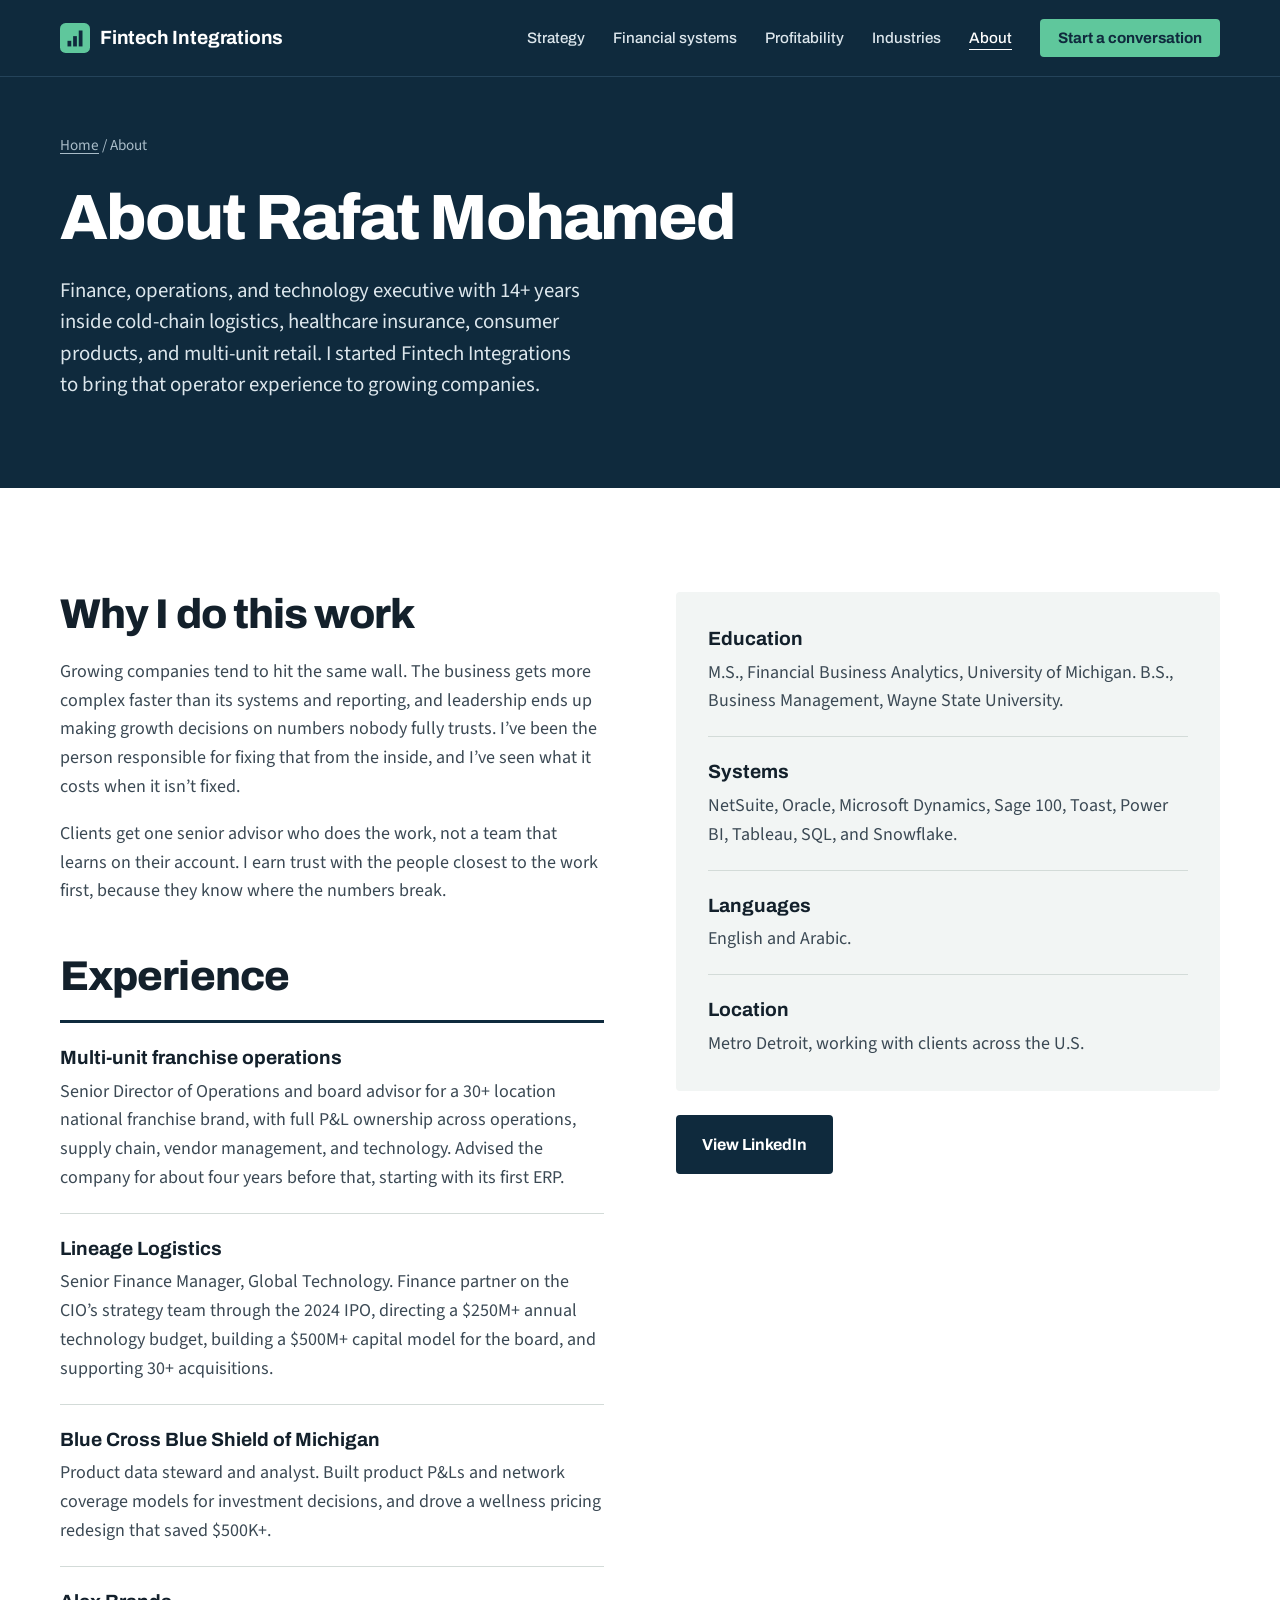
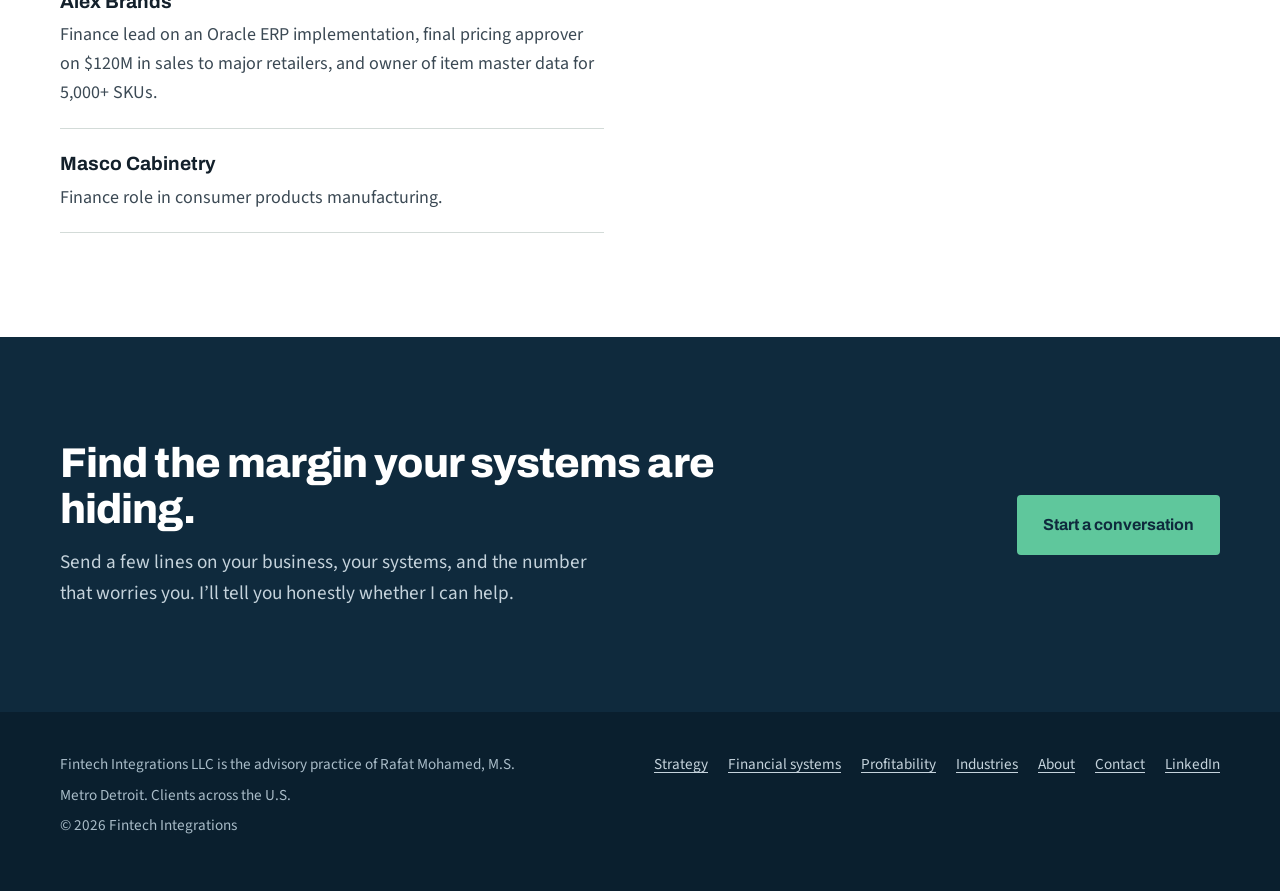
==== about/index.html @ 1850d89e "Use legal business name Fintech Integrations LLC across the site Co-Authored-By: Claude Opus 5.5 <no" ====
<!doctype html>
<html lang="en" class="no-js">
<head>
<meta charset="utf-8">
<meta name="viewport" content="width=device-width, initial-scale=1">
<title>About Rafat Mohamed | Finance, Operations, and Technology Advisor</title>
<meta name="description" content="Rafat Mohamed brings 14+ years inside cold-chain logistics, healthcare, consumer products, and multi-unit franchise operations to growing companies.">
<link rel="canonical" href="https://fintechintegration.com/about/">
<meta property="og:type" content="website">
<meta property="og:site_name" content="Fintech Integrations">
<meta property="og:title" content="About Rafat Mohamed">
<meta property="og:description" content="Rafat Mohamed brings 14+ years inside cold-chain logistics, healthcare, consumer products, and multi-unit franchise operations to growing companies.">
<meta property="og:url" content="https://fintechintegration.com/about/">
<meta property="og:image" content="https://fintechintegration.com/assets/og-image.png">
<meta name="twitter:card" content="summary_large_image">
<link rel="icon" href="/assets/favicon.svg" type="image/svg+xml">
<meta name="theme-color" content="#0F2A3D">
<link rel="preconnect" href="https://fonts.googleapis.com">
<link rel="preconnect" href="https://fonts.gstatic.com" crossorigin>
<link href="https://fonts.googleapis.com/css2?family=Archivo:wght@500;600;700;800&family=Source+Sans+3:wght@400;600&display=swap" rel="stylesheet">
<link rel="stylesheet" href="/assets/styles.css">
<script type="application/ld+json">
{
  "@context": "https://schema.org",
  "@graph": [
    {
      "@type": "BreadcrumbList",
      "itemListElement": [
        {
          "@type": "ListItem",
          "position": 1,
          "name": "Home",
          "item": "https://fintechintegration.com/"
        },
        {
          "@type": "ListItem",
          "position": 2,
          "name": "About",
          "item": "https://fintechintegration.com/about/"
        }
      ]
    },
    {
      "@type": "ProfilePage",
      "url": "https://fintechintegration.com/about/",
      "name": "About Rafat Mohamed",
      "mainEntity": {
        "@type": "Person",
        "@id": "https://fintechintegration.com/#rafat",
        "name": "Rafat Mohamed",
        "jobTitle": "Finance, Operations, and Technology Advisor",
        "description": "Finance, operations, and technology executive with 14+ years inside cold-chain logistics, healthcare insurance, consumer products, and multi-unit retail.",
        "url": "https://fintechintegration.com/about/",
        "email": "rmohamed@fintechintegration.com",
        "sameAs": [
          "https://www.linkedin.com/in/rafat-mohamed/"
        ],
        "worksFor": {
          "@type": "Organization",
          "name": "Fintech Integrations",
          "url": "https://fintechintegration.com/"
        },
        "address": {
          "@type": "PostalAddress",
          "addressLocality": "Allen Park",
          "addressRegion": "MI",
          "addressCountry": "US"
        },
        "alumniOf": [
          {
            "@type": "CollegeOrUniversity",
            "name": "University of Michigan"
          },
          {
            "@type": "CollegeOrUniversity",
            "name": "Wayne State University"
          }
        ],
        "knowsLanguage": [
          "English",
          "Arabic"
        ]
      }
    }
  ]
}
</script>
</head>
<body>
<a class="skip-link" href="#main">Skip to content</a>

<header class="site-header">
  <div class="wrap">
    <a class="brand" href="/" aria-label="Fintech Integrations home">
      <svg viewBox="0 0 32 32" aria-hidden="true"><rect width="32" height="32" rx="6" fill="#5FC79C"/><rect x="8" y="19" width="4" height="6" fill="#0F2A3D"/><rect x="14" y="14" width="4" height="11" fill="#0F2A3D"/><rect x="20" y="8" width="4" height="17" fill="#0F2A3D"/></svg>
      Fintech Integrations
    </a>
    <button class="nav-toggle" type="button" aria-expanded="false" aria-controls="site-nav">Menu</button>
    <nav class="site-nav" id="site-nav" aria-label="Main">
      <ul>
        <li><a href="/services/strategy-growth/">Strategy</a></li>
        <li><a href="/services/financial-systems/">Financial systems</a></li>
        <li><a href="/services/profitability-ebitda/">Profitability</a></li>
        <li><a href="/industries/">Industries</a></li>
        <li><a href="/about/" aria-current="page">About</a></li>
        <li><a class="nav-cta" href="/contact/">Start a conversation</a></li>
      </ul>
    </nav>
  </div>
</header>

<main id="main">
  <section class="dark page-head">
    <div class="wrap">
      <nav class="crumbs" aria-label="Breadcrumb"><a href="/">Home</a> / About</nav>
      <h1>About Rafat Mohamed</h1>
      <p class="lede">Finance, operations, and technology executive with 14+ years inside cold-chain logistics, healthcare insurance, consumer products, and multi-unit retail. I started Fintech Integrations to bring that operator experience to growing companies.</p>
    </div>
  </section>

  <section class="section">
    <div class="wrap split-wide">
      <div>
        <h2 style="margin-bottom: 20px;">Why I do this work</h2>
        <p style="color: var(--body);">Growing companies tend to hit the same wall. The business gets more complex faster than its systems and reporting, and leadership ends up making growth decisions on numbers nobody fully trusts. I&#8217;ve been the person responsible for fixing that from the inside, and I&#8217;ve seen what it costs when it isn&#8217;t fixed.</p>
        <p style="color: var(--body);">Clients get one senior advisor who does the work, not a team that learns on their account. I earn trust with the people closest to the work first, because they know where the numbers break.</p>
        <h2 style="margin: 48px 0 20px;">Experience</h2>
        <ul class="rule-list heavy">
          <li><strong>Multi-unit franchise operations</strong><span>Senior Director of Operations and board advisor for a 30+ location national franchise brand, with full P&amp;L ownership across operations, supply chain, vendor management, and technology. Advised the company for about four years before that, starting with its first ERP.</span></li>
          <li><strong>Lineage Logistics</strong><span>Senior Finance Manager, Global Technology. Finance partner on the CIO&#8217;s strategy team through the 2024 IPO, directing a $250M+ annual technology budget, building a $500M+ capital model for the board, and supporting 30+ acquisitions.</span></li>
          <li><strong>Blue Cross Blue Shield of Michigan</strong><span>Product data steward and analyst. Built product P&amp;Ls and network coverage models for investment decisions, and drove a wellness pricing redesign that saved $500K+.</span></li>
          <li><strong>Alex Brands</strong><span>Finance lead on an Oracle ERP implementation, final pricing approver on $120M in sales to major retailers, and owner of item master data for 5,000+ SKUs.</span></li>
          <li><strong>Masco Cabinetry</strong><span>Finance role in consumer products manufacturing.</span></li>
        </ul>
      </div>
      <div>
        <div class="panel">
          <div><strong>Education</strong><span>M.S., Financial Business Analytics, University of Michigan. B.S., Business Management, Wayne State University.</span></div>
          <div><strong>Systems</strong><span>NetSuite, Oracle, Microsoft Dynamics, Sage 100, Toast, Power BI, Tableau, SQL, and Snowflake.</span></div>
          <div><strong>Languages</strong><span>English and Arabic.</span></div>
          <div><strong>Location</strong><span>Metro Detroit, working with clients across the U.S.</span></div>
        </div>
        <div class="actions" style="margin-top: 24px;">
          <a class="button solid" href="https://www.linkedin.com/in/rafat-mohamed/" rel="me">View LinkedIn</a>
        </div>
      </div>
    </div>
  </section>

  <section class="dark section cta" aria-labelledby="cta">
    <div class="wrap">
      <div class="text">
        <h2 id="cta">Find the margin your systems are hiding.</h2>
        <p>Send a few lines on your business, your systems, and the number that worries you. I&#8217;ll tell you honestly whether I can help.</p>
      </div>
      <a class="button" href="/contact/">Start a conversation</a>
    </div>
  </section>
</main>

<footer class="site-footer">
  <div class="wrap">
    <div>
      <p>Fintech Integrations LLC is the advisory practice of Rafat Mohamed, M.S.</p>
      <p>Metro Detroit. Clients across the U.S.</p>
      <p>&copy; 2026 Fintech Integrations<copy; 2026 Fintech Integrations LLC</p>
    </div>
    <ul>
      <li><a href="/services/strategy-growth/">Strategy</a></li>
      <li><a href="/services/financial-systems/">Financial systems</a></li>
      <li><a href="/services/profitability-ebitda/">Profitability</a></li>
      <li><a href="/industries/">Industries</a></li>
      <li><a href="/about/">About</a></li>
      <li><a href="/contact/">Contact</a></li>
      <li><a href="https://www.linkedin.com/in/rafat-mohamed/" rel="me">LinkedIn</a></li>
    </ul>
  </div>
</footer>

<script src="/assets/site.js" defer></script>
</body>
</html>
---- assets/styles.css ----
/* Fintech Integration: site styles */
:root {
  --navy: #0F2A3D;
  --navy-2: #142F45;
  --navy-deep: #0A1F2E;
  --navy-line: #2B4A61;
  --ink: #13202B;
  --body: #3B4954;
  --muted: #52606B;
  --mist: #F2F5F4;
  --line: #D3DBD8;
  --accent: #5FC79C;
  --spruce: #1F5C4A;
  --spruce-dark: #163F33;
  --on-navy: #DCE6EC;
  --on-navy-2: #C5D3DC;
  --on-navy-3: #A9BCC8;
  --head: "Archivo", "Helvetica Neue", Arial, sans-serif;
  --text: "Source Sans 3", "Helvetica Neue", Arial, sans-serif;
  --max: 1240px;
  --gutter: clamp(16px, 4vw, 40px);
}

*, *::before, *::after { box-sizing: border-box; }
html { -webkit-text-size-adjust: 100%; scroll-behavior: smooth; }
@media (prefers-reduced-motion: reduce) { html { scroll-behavior: auto; } }

body {
  margin: 0;
  background: #fff;
  color: var(--ink);
  font-family: var(--text);
  font-size: 1.125rem;
  line-height: 1.6;
}

img, svg { display: block; max-width: 100%; }
a { color: var(--spruce); text-underline-offset: 3px; }
a:hover { color: var(--spruce-dark); }
:focus-visible { outline: 3px solid var(--accent); outline-offset: 3px; border-radius: 2px; }

.skip-link { position: absolute; left: -9999px; top: 0; background: #fff; color: var(--ink); padding: 10px 16px; z-index: 100; font-family: var(--head); }
.skip-link:focus { left: 16px; top: 16px; }

h1, h2, h3 { font-family: var(--head); margin: 0; color: inherit; }
h1 { font-weight: 800; font-size: clamp(2.4rem, 5.2vw, 4rem); line-height: 1.03; letter-spacing: -0.03em; }
h2 { font-weight: 800; font-size: clamp(1.8rem, 3.4vw, 2.6rem); line-height: 1.1; letter-spacing: -0.022em; }
h3 { font-weight: 700; font-size: 1.5rem; line-height: 1.2; letter-spacing: -0.01em; }
p { margin: 0 0 1em; }

.wrap { max-width: var(--max); margin: 0 auto; padding: 0 var(--gutter); }
.dark { background: var(--navy); color: #fff; }
.dark a:not(.button) { color: #fff; }
.mist { background: var(--mist); }
.lede { font-size: 1.3rem; line-height: 1.5; }
.dark .lede { color: var(--on-navy); }
.intro { max-width: 62ch; margin-bottom: 48px; }
.intro h2 { margin-bottom: 14px; }
.intro p { font-size: 1.2rem; color: var(--body); margin: 0; }
.dark .intro p { color: var(--on-navy-2); }
.section { padding: clamp(64px, 9vw, 104px) 0; }
.bordered { border-top: 1px solid var(--line); }

/* Header */
.site-header { background: var(--navy); border-bottom: 1px solid #24435A; }
.site-header .wrap { min-height: 76px; display: flex; flex-wrap: wrap; align-items: center; justify-content: space-between; gap: 16px; }
.brand { display: flex; align-items: center; gap: 10px; color: #fff; text-decoration: none; font-family: var(--head); font-weight: 700; font-size: 1.2rem; letter-spacing: -0.01em; }
.brand:hover { color: #fff; }
.brand svg { width: 30px; height: 30px; flex: none; }
.nav-toggle { display: none; font-family: var(--head); font-weight: 600; font-size: 0.95rem; color: #fff; background: none; border: 1px solid var(--navy-line); border-radius: 4px; padding: 9px 14px; cursor: pointer; min-height: 44px; }
.site-nav ul { list-style: none; margin: 0; padding: 0; display: flex; flex-wrap: wrap; align-items: center; gap: 28px; }
.site-nav a { font-family: var(--head); font-size: 0.95rem; font-weight: 500; color: var(--on-navy); text-decoration: none; }
.site-nav a:hover, .site-nav a[aria-current="page"] { color: #fff; text-decoration: underline; text-underline-offset: 6px; }
.site-nav a.nav-cta { background: var(--accent); color: var(--navy); font-weight: 700; padding: 11px 18px; border-radius: 4px; text-decoration: none; }
.site-nav a.nav-cta:hover { background: #7AD4AE; color: var(--navy); }
@media (max-width: 900px) {
  .nav-toggle { display: inline-block; }
  .site-nav { display: none; width: 100%; padding: 4px 0 20px; }
  .site-nav.is-open { display: block; }
  .site-nav ul { flex-direction: column; align-items: flex-start; gap: 16px; }
}
.no-js .site-nav { display: block; }

/* Buttons */
.button { display: inline-block; font-family: var(--head); font-weight: 700; font-size: 1rem; text-decoration: none; padding: 15px 24px; border-radius: 4px; background: var(--accent); color: var(--navy); border: 2px solid var(--accent); }
.button:hover { background: #7AD4AE; border-color: #7AD4AE; color: var(--navy); }
.button.ghost { background: transparent; color: #fff; border-color: #4C6A80; }
.button.ghost:hover { background: var(--navy-2); color: #fff; }
.button.solid { background: var(--navy); border-color: var(--navy); color: #fff; }
.button.solid:hover { background: var(--navy-2); color: #fff; }
.button.outline { background: #fff; color: var(--navy); border-color: var(--navy); }
.button.outline:hover { background: var(--mist); color: var(--navy); }
.actions { display: flex; flex-wrap: wrap; gap: 14px; }

/* Copy email */
.copy-row { display: flex; flex-wrap: wrap; align-items: center; gap: 10px 14px; }
.copy-row a { word-break: break-all; }
.copy-btn { font-family: var(--head); font-weight: 700; font-size: 0.9rem; color: var(--navy); background: #fff; border: 2px solid var(--navy); border-radius: 4px; padding: 8px 14px; min-height: 40px; cursor: pointer; }
.copy-btn:hover { background: var(--navy); color: #fff; }
.copy-status { display: block; font-size: 0.95rem; color: var(--spruce); margin-top: 6px; min-height: 1.4em; }

/* Hero */
.hero .wrap { padding-top: clamp(56px, 8vw, 96px); padding-bottom: clamp(64px, 9vw, 104px); display: grid; grid-template-columns: repeat(auto-fit, minmax(min(100%, 460px), 1fr)); gap: 64px; align-items: center; }
.hero h1 { margin-bottom: 28px; }
.hero .lede { max-width: 34ch; margin-bottom: 20px; }
.hero .sub { font-size: 1.05rem; color: var(--on-navy-3); max-width: 46ch; margin-bottom: 36px; }

/* EBITDA bridge */
.bridge { margin: 0; background: var(--navy-2); border: 1px solid var(--navy-line); border-radius: 8px; padding: 28px 28px 22px; }
.bridge-head { display: flex; justify-content: space-between; align-items: baseline; gap: 12px; padding-bottom: 14px; border-bottom: 1px solid var(--navy-line); }
.bridge-title { font-family: var(--head); font-weight: 700; font-size: 1.05rem; }
.bridge-tag { font-size: 0.875rem; color: var(--on-navy-3); }
.bridge-bars { height: 300px; display: grid; grid-template-columns: repeat(6, minmax(0, 1fr)); gap: 12px; align-items: end; padding-top: 24px; }
.bridge-bars > div { display: flex; flex-direction: column; justify-content: flex-end; height: 100%; }
.bridge-bars span { text-align: center; font-family: var(--head); font-weight: 700; font-size: 0.95rem; margin-bottom: 6px; font-variant-numeric: tabular-nums; }
.bridge-bars .up span { color: var(--accent); }
.bridge-bars i { display: block; border-radius: 2px; background: var(--on-navy); }
.bridge-bars .up i { background: var(--accent); }
.bridge-bars .end i { background: #fff; }
.bridge-labels { display: grid; grid-template-columns: repeat(6, minmax(0, 1fr)); gap: 12px; padding-top: 10px; border-top: 1px solid var(--navy-line); font-size: 0.82rem; line-height: 1.3; color: var(--on-navy-2); text-align: center; }
.bridge figcaption { margin-top: 18px; font-size: 0.95rem; line-height: 1.5; color: var(--on-navy-3); }
@media (max-width: 480px) {
  .bridge { padding: 20px 16px 18px; }
  .bridge-bars, .bridge-labels { gap: 6px; }
  .bridge-labels { font-size: 0.72rem; }
  .bridge-bars span { font-size: 0.8rem; }
}

/* Experience strip */
.strip { background: var(--mist); border-bottom: 1px solid var(--line); }
.strip .wrap { padding-top: 26px; padding-bottom: 26px; display: flex; flex-wrap: wrap; align-items: center; gap: 12px 40px; }
.strip .label { font-size: 0.95rem; color: var(--muted); }
.strip strong { font-family: var(--head); font-weight: 700; font-size: 1.05rem; }

/* Pillars */
.pillars { display: grid; grid-template-columns: repeat(auto-fit, minmax(min(100%, 320px), 1fr)); border-top: 3px solid var(--navy); }
.pillars > div { padding: 32px 36px 36px; border-left: 1px solid var(--line); }
.pillars > div:first-child { padding-left: 0; border-left: 0; }
.pillars > div:last-child { padding-right: 0; }
.pillars .step { font-family: var(--head); font-weight: 800; font-size: 0.95rem; color: var(--spruce); margin-bottom: 18px; }
.pillars h3 { margin-bottom: 12px; }
.pillars p { color: var(--body); margin-bottom: 18px; }
.more { font-family: var(--head); font-weight: 700; font-size: 1rem; }
@media (max-width: 1060px) {
  .pillars > div, .pillars > div:first-child, .pillars > div:last-child { padding: 28px 0; border-left: 0; border-bottom: 1px solid var(--line); }
}

/* Results */
.results { display: grid; grid-template-columns: repeat(auto-fit, minmax(min(100%, 340px), 1fr)); gap: 0 48px; }
.results > div { padding: 24px 0; border-top: 1px solid var(--navy-line); }
.results .figure { font-family: var(--head); font-weight: 800; font-size: 2.75rem; line-height: 1; color: var(--accent); margin-bottom: 10px; font-variant-numeric: tabular-nums; }
.results p { margin: 0; color: var(--on-navy-2); }

/* Two-column layouts */
.split { display: grid; grid-template-columns: repeat(auto-fit, minmax(min(100%, 460px), 1fr)); gap: 64px; align-items: start; }
.split-wide { display: grid; grid-template-columns: repeat(auto-fit, minmax(min(100%, 520px), 1fr)); gap: 72px; align-items: start; }

/* Lists */
.rule-list { list-style: none; margin: 0; padding: 0; border-top: 1px solid var(--line); }
.rule-list li { padding: 16px 0; border-bottom: 1px solid var(--line); }
.rule-list strong { font-family: var(--head); }
.rule-list.heavy { border-top: 3px solid var(--navy); }
.rule-list.heavy li { padding: 20px 0; }
.rule-list.heavy strong { display: block; font-size: 1.2rem; margin-bottom: 4px; }
.rule-list span { color: var(--body); }

.tiles { display: grid; grid-template-columns: repeat(2, minmax(0, 1fr)); gap: 12px; }
.tiles a { display: block; padding: 20px; background: var(--mist); border-radius: 4px; color: var(--ink); text-decoration: none; font-family: var(--head); font-weight: 700; font-size: 1.05rem; line-height: 1.3; min-height: 44px; }
.tiles a:hover { background: #E3EAE7; color: var(--ink); }
@media (max-width: 480px) { .tiles { grid-template-columns: 1fr; } }

.panel { background: var(--mist); border-radius: 4px; padding: 32px 32px 12px; }
.panel > div { padding-bottom: 20px; margin-bottom: 20px; border-bottom: 1px solid var(--line); }
.panel > div:last-child { border-bottom: 0; margin-bottom: 0; }
.panel strong { display: block; font-family: var(--head); font-size: 1.2rem; margin-bottom: 4px; }
.panel span { color: var(--body); }

/* Engagement cards */
.cards { display: grid; grid-template-columns: repeat(auto-fit, minmax(min(100%, 320px), 1fr)); gap: 20px; }
.cards > div { background: #fff; padding: 32px; border-radius: 4px; border-top: 4px solid var(--navy); }
.cards h3 { font-size: 1.4rem; margin-bottom: 10px; }
.cards p { margin: 0; color: var(--body); }

/* Page head */
.page-head .wrap { padding-top: 56px; padding-bottom: clamp(64px, 8vw, 88px); }
.crumbs { font-size: 0.95rem; color: var(--on-navy-3); margin-bottom: 28px; }
.dark .crumbs a { color: var(--on-navy-3); }
.page-head h1 { max-width: 18ch; margin-bottom: 24px; }
.page-head .lede { max-width: 52ch; margin: 0; }

.prose-dark p { color: var(--on-navy); }

/* Industry rows */
.industry { display: grid; grid-template-columns: minmax(0, 1fr) minmax(0, 2fr); gap: 16px 56px; padding: 36px 0; border-bottom: 1px solid var(--line); }
.industry:first-of-type { border-top: 3px solid var(--navy); }
.industry p { color: var(--body); margin: 0 0 12px; }
@media (max-width: 760px) { .industry { grid-template-columns: 1fr; } }

/* FAQ */
.faq { max-width: 820px; border-top: 3px solid var(--navy); }
.faq details { padding: 20px 0; border-bottom: 1px solid var(--line); }
.faq summary { font-family: var(--head); font-weight: 700; font-size: 1.15rem; cursor: pointer; list-style: none; display: flex; justify-content: space-between; gap: 16px; }
.faq summary::-webkit-details-marker { display: none; }
.faq summary::after { content: "+"; color: var(--spruce); font-weight: 500; font-size: 1.4rem; line-height: 1; }
.faq details[open] summary::after { content: "\2212"; }
.faq details p { margin: 12px 0 0; color: var(--body); }

/* CTA */
.cta .wrap { display: flex; flex-wrap: wrap; justify-content: space-between; align-items: center; gap: 32px; }
.cta h2 { margin-bottom: 14px; }
.cta p { margin: 0; font-size: 1.2rem; color: var(--on-navy-2); max-width: 56ch; }
.cta .text { max-width: 680px; }

/* Footer */
.site-footer { background: var(--navy-deep); color: var(--on-navy-3); padding: 40px 0 48px; font-size: 0.95rem; }
.site-footer .wrap { display: flex; flex-wrap: wrap; justify-content: space-between; gap: 20px; }
.site-footer p { margin: 0 0 6px; }
.site-footer ul { list-style: none; margin: 0; padding: 0; display: flex; flex-wrap: wrap; gap: 20px; }
.site-footer a { color: var(--on-navy-2); }
.site-footer a:hover { color: #fff; }
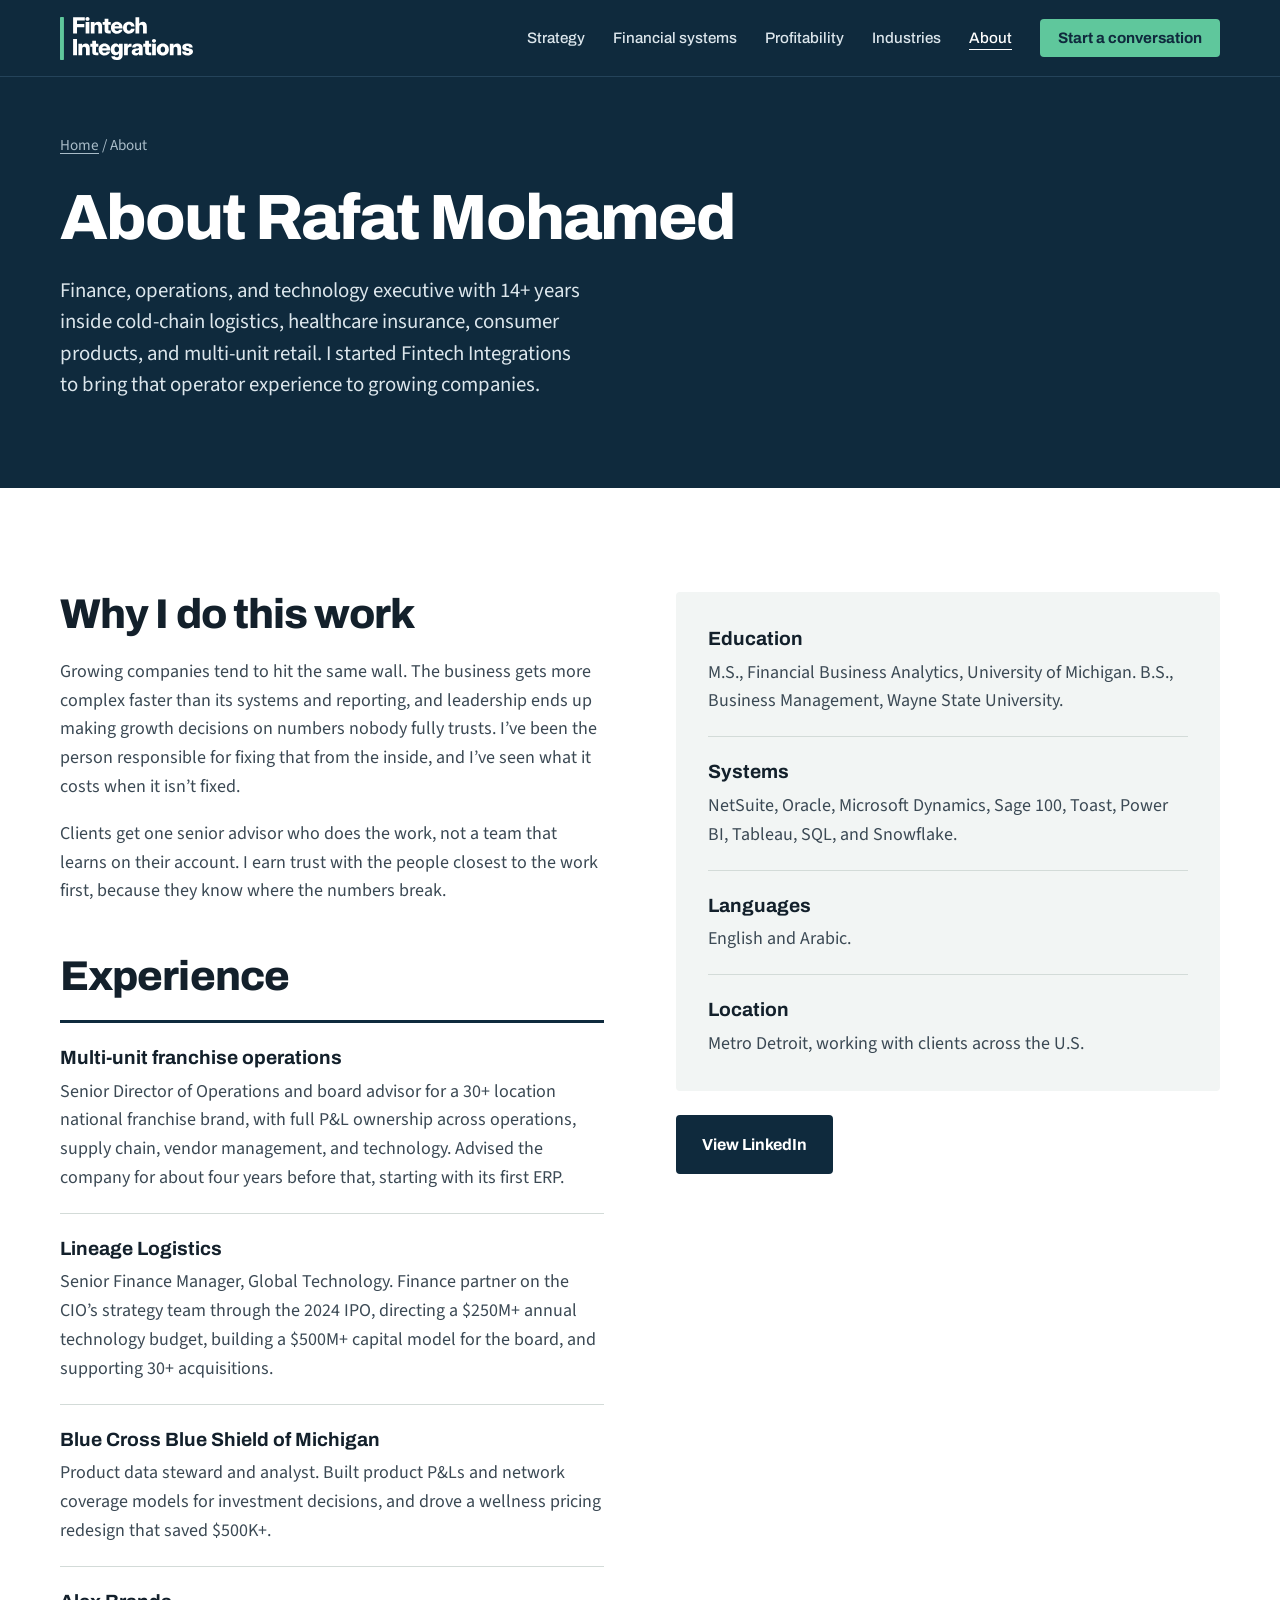
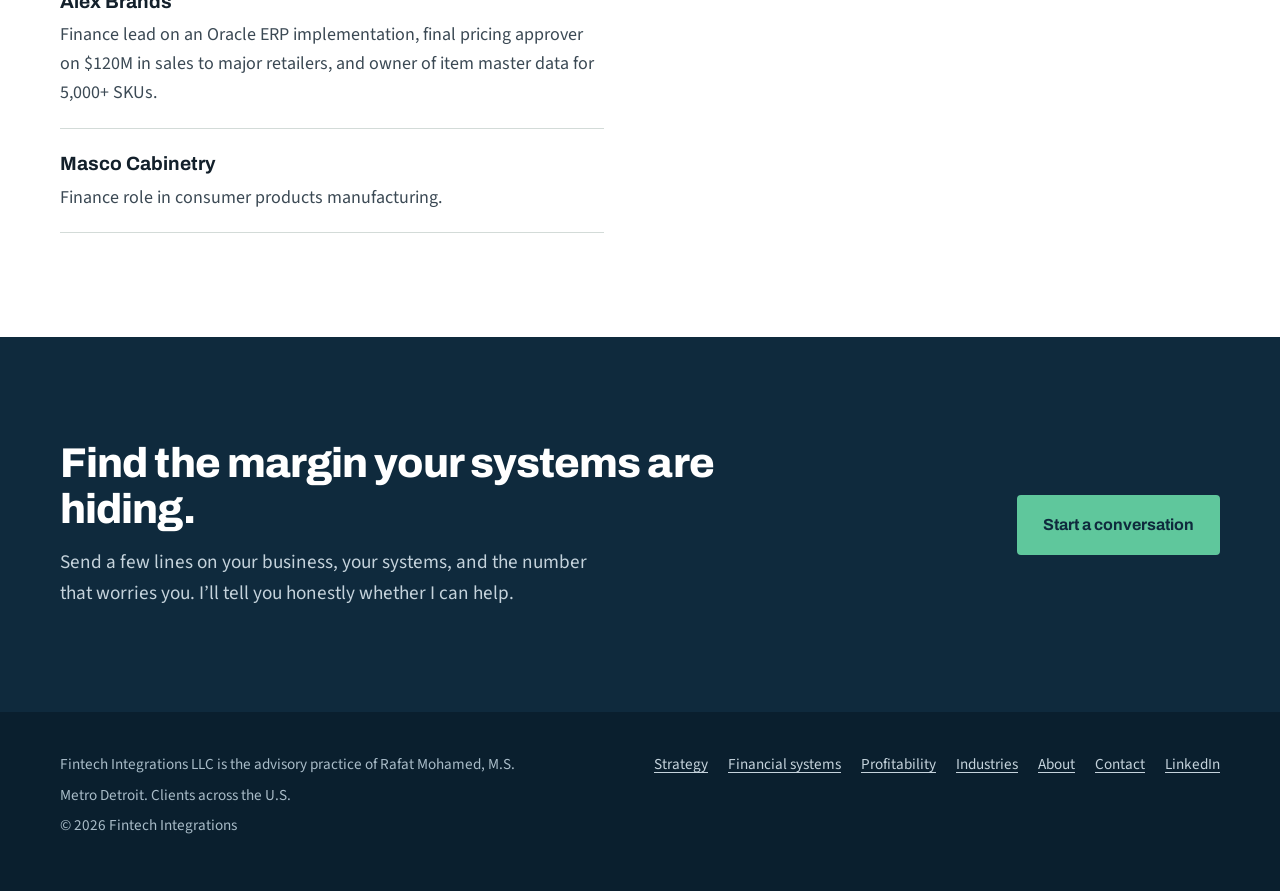
==== commit 96d75857: "Add stacked wordmark logo, favicon, and social image Co-Authored-By: Claude Opus 5.5 <noreply@anthro" ====
--- a/about/index.html
+++ b/about/index.html
@@ -14,6 +14,7 @@
 <meta property="og:image" content="https://fintechintegration.com/assets/og-image.png">
 <meta name="twitter:card" content="summary_large_image">
 <link rel="icon" href="/assets/favicon.svg" type="image/svg+xml">
+<link rel="apple-touch-icon" href="/assets/apple-touch-icon.png">
 <meta name="theme-color" content="#0F2A3D">
 <link rel="preconnect" href="https://fonts.googleapis.com">
 <link rel="preconnect" href="https://fonts.gstatic.com" crossorigin>
@@ -91,9 +92,8 @@
 
 <header class="site-header">
   <div class="wrap">
-    <a class="brand" href="/" aria-label="Fintech Integrations home">
-      <svg viewBox="0 0 32 32" aria-hidden="true"><rect width="32" height="32" rx="6" fill="#5FC79C"/><rect x="8" y="19" width="4" height="6" fill="#0F2A3D"/><rect x="14" y="14" width="4" height="11" fill="#0F2A3D"/><rect x="20" y="8" width="4" height="17" fill="#0F2A3D"/></svg>
-      Fintech Integrations
+    <a class="brand" href="/">
+      <img src="/assets/logo-white.svg" alt="Fintech Integrations home" width="133" height="43">
     </a>
     <button class="nav-toggle" type="button" aria-expanded="false" aria-controls="site-nav">Menu</button>
     <nav class="site-nav" id="site-nav" aria-label="Main">
--- a/assets/styles.css
+++ b/assets/styles.css
@@ -66,7 +66,7 @@
 .site-header .wrap { min-height: 76px; display: flex; flex-wrap: wrap; align-items: center; justify-content: space-between; gap: 16px; }
 .brand { display: flex; align-items: center; gap: 10px; color: #fff; text-decoration: none; font-family: var(--head); font-weight: 700; font-size: 1.2rem; letter-spacing: -0.01em; }
 .brand:hover { color: #fff; }
-.brand svg { width: 30px; height: 30px; flex: none; }
+.brand img { height: 43px; width: auto; display: block; }
 .nav-toggle { display: none; font-family: var(--head); font-weight: 600; font-size: 0.95rem; color: #fff; background: none; border: 1px solid var(--navy-line); border-radius: 4px; padding: 9px 14px; cursor: pointer; min-height: 44px; }
 .site-nav ul { list-style: none; margin: 0; padding: 0; display: flex; flex-wrap: wrap; align-items: center; gap: 28px; }
 .site-nav a { font-family: var(--head); font-size: 0.95rem; font-weight: 500; color: var(--on-navy); text-decoration: none; }
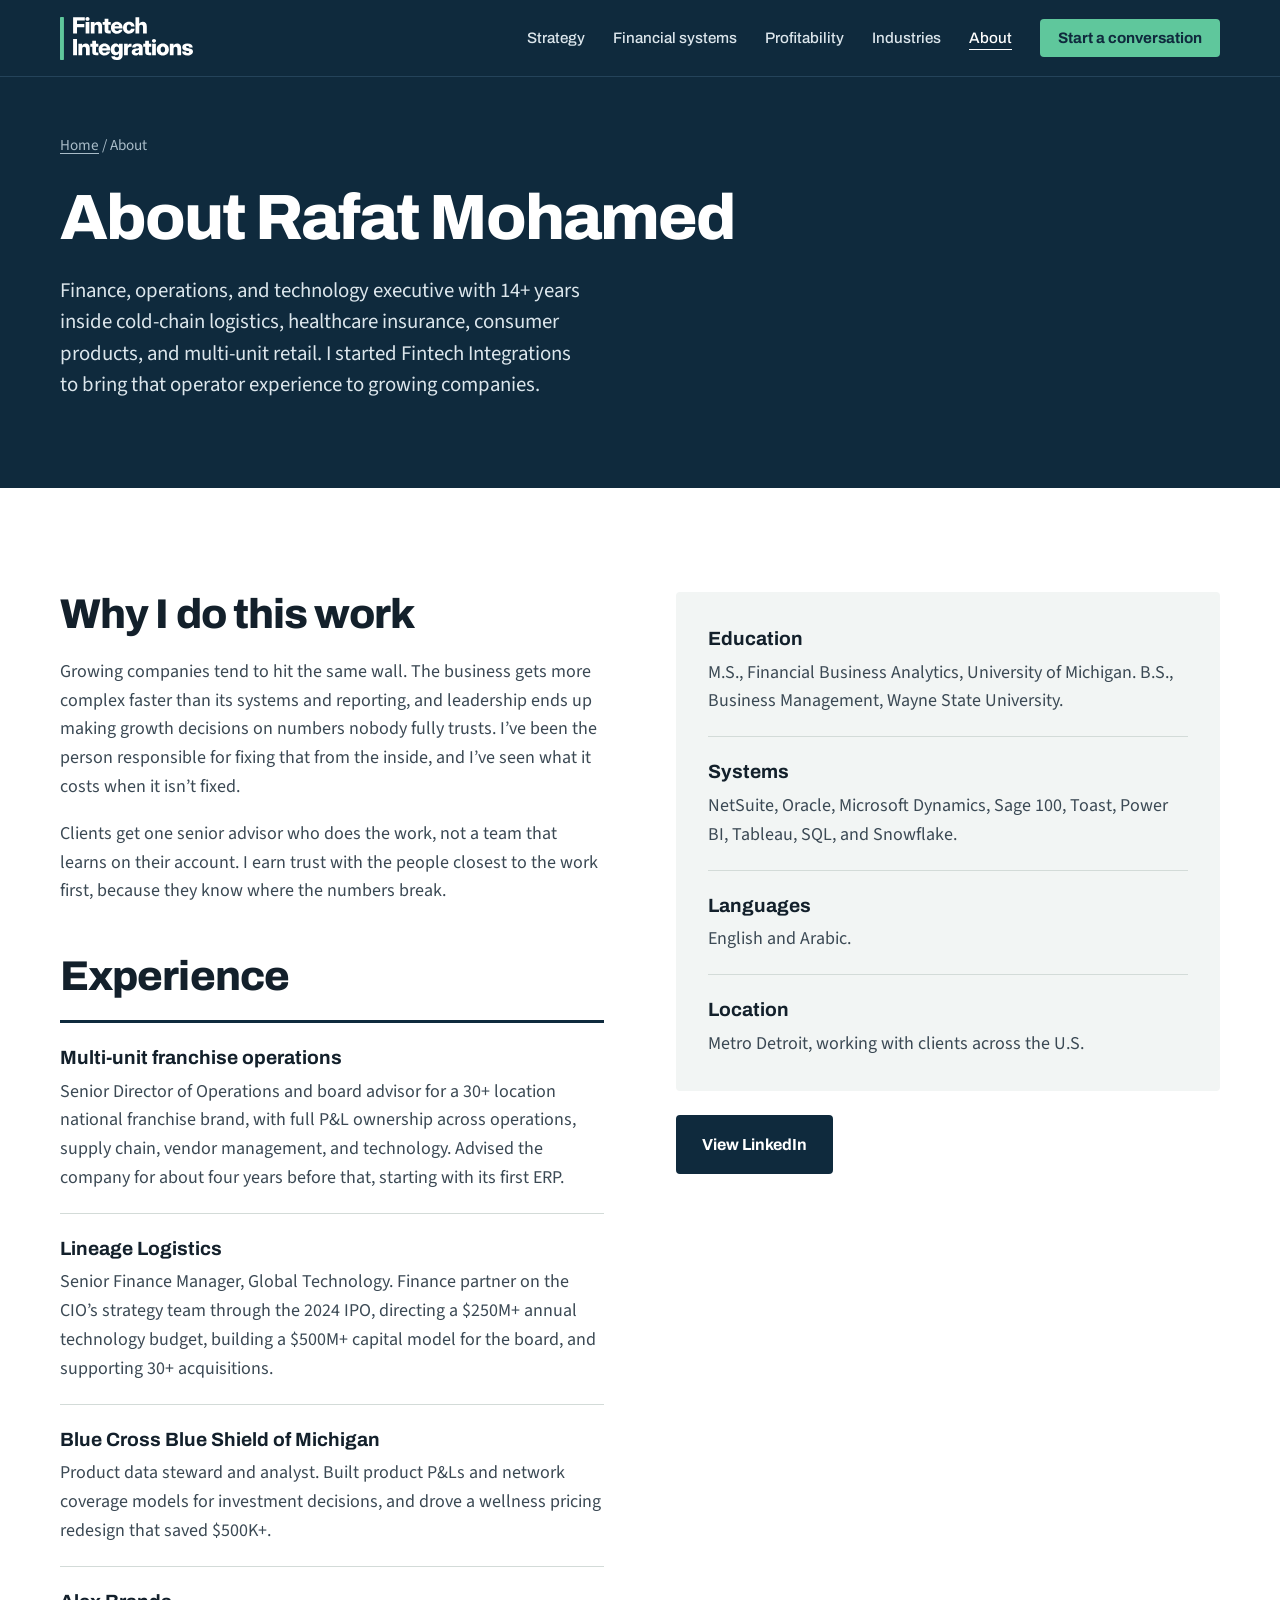
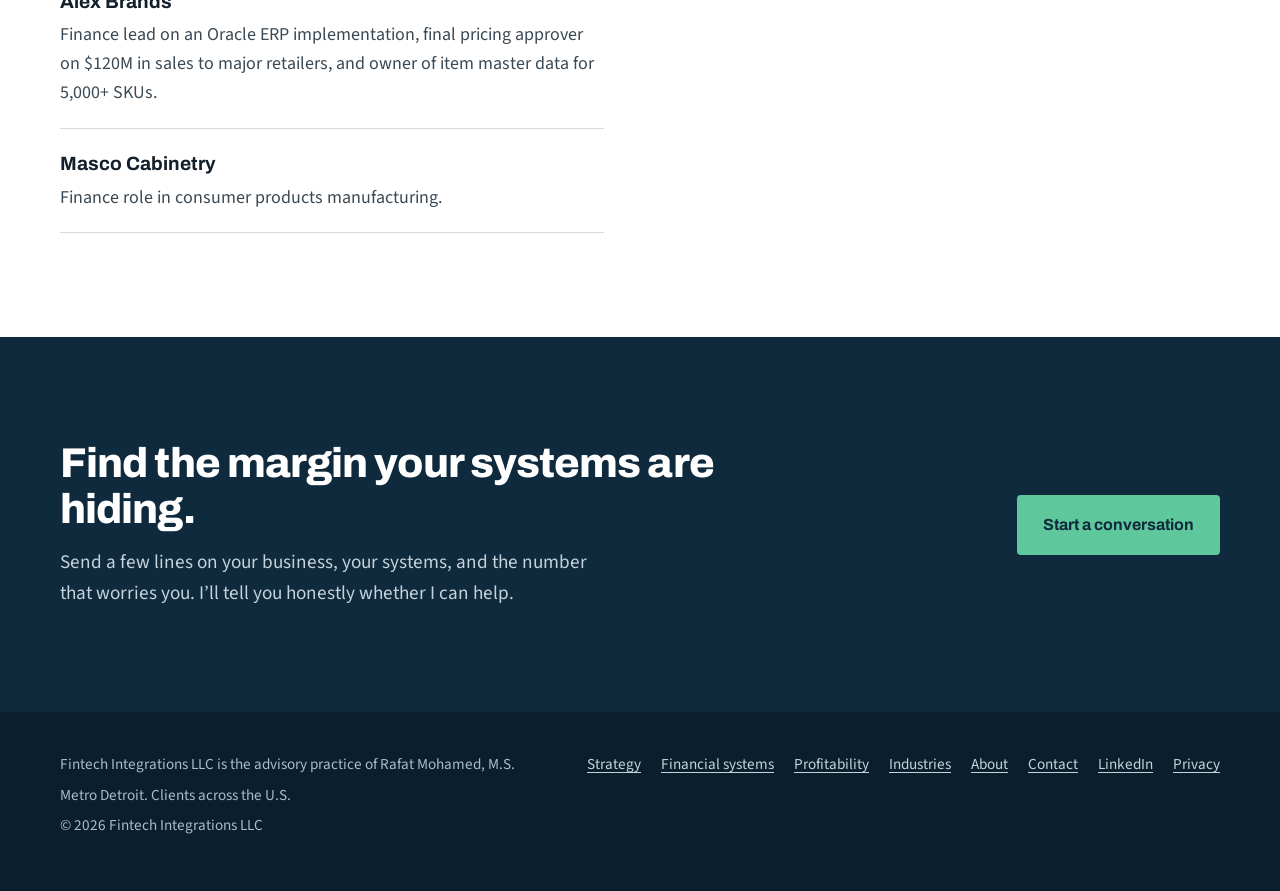
==== commit 53664b0f: "Add privacy policy page and fix footer copyright line Co-Authored-By: Claude Opus 5.5 <noreply@anthr" ====
--- a/about/index.html
+++ b/about/index.html
@@ -1,6 +1,12 @@
 <!doctype html>
 <html lang="en" class="no-js">
 <head>
+<script async src="https://www.googletagmanager.com/gtm.js?id=GTM-N2VRJG69"></script>
+<script>
+  window.dataLayer = window.dataLayer || [];
+  function gtag(){dataLayer.push(arguments);}
+  gtag('js', new Date());
+</script>
 <meta charset="utf-8">
 <meta name="viewport" content="width=device-width, initial-scale=1">
 <title>About Rafat Mohamed | Finance, Operations, and Technology Advisor</title>
@@ -163,7 +169,7 @@
     <div>
       <p>Fintech Integrations LLC is the advisory practice of Rafat Mohamed, M.S.</p>
       <p>Metro Detroit. Clients across the U.S.</p>
-      <p>&copy; 2026 Fintech Integrations<copy; 2026 Fintech Integrations LLC</p>
+      <p>&copy; 2026 Fintech Integrations LLC</p>
     </div>
     <ul>
       <li><a href="/services/strategy-growth/">Strategy</a></li>
@@ -173,6 +179,7 @@
       <li><a href="/about/">About</a></li>
       <li><a href="/contact/">Contact</a></li>
       <li><a href="https://www.linkedin.com/in/rafat-mohamed/" rel="me">LinkedIn</a></li>
+      <li><a href="/privacy/">Privacy</a></li>
     </ul>
   </div>
 </footer>
--- a/assets/styles.css
+++ b/assets/styles.css
@@ -196,6 +196,15 @@
 .industry p { color: var(--body); margin: 0 0 12px; }
 @media (max-width: 760px) { .industry { grid-template-columns: 1fr; } }
 
+/* Legal pages */
+.legal { max-width: 70ch; }
+.legal h2 { font-size: 1.6rem; margin: 48px 0 14px; }
+.legal h2:first-child { margin-top: 0; }
+.legal h3 { font-size: 1.15rem; margin: 24px 0 8px; }
+.legal p, .legal li { color: var(--body); }
+.legal-list { padding-left: 1.2em; margin: 0 0 1em; }
+.legal-list li { margin-bottom: 0.6em; }
+
 /* FAQ */
 .faq { max-width: 820px; border-top: 3px solid var(--navy); }
 .faq details { padding: 20px 0; border-bottom: 1px solid var(--line); }
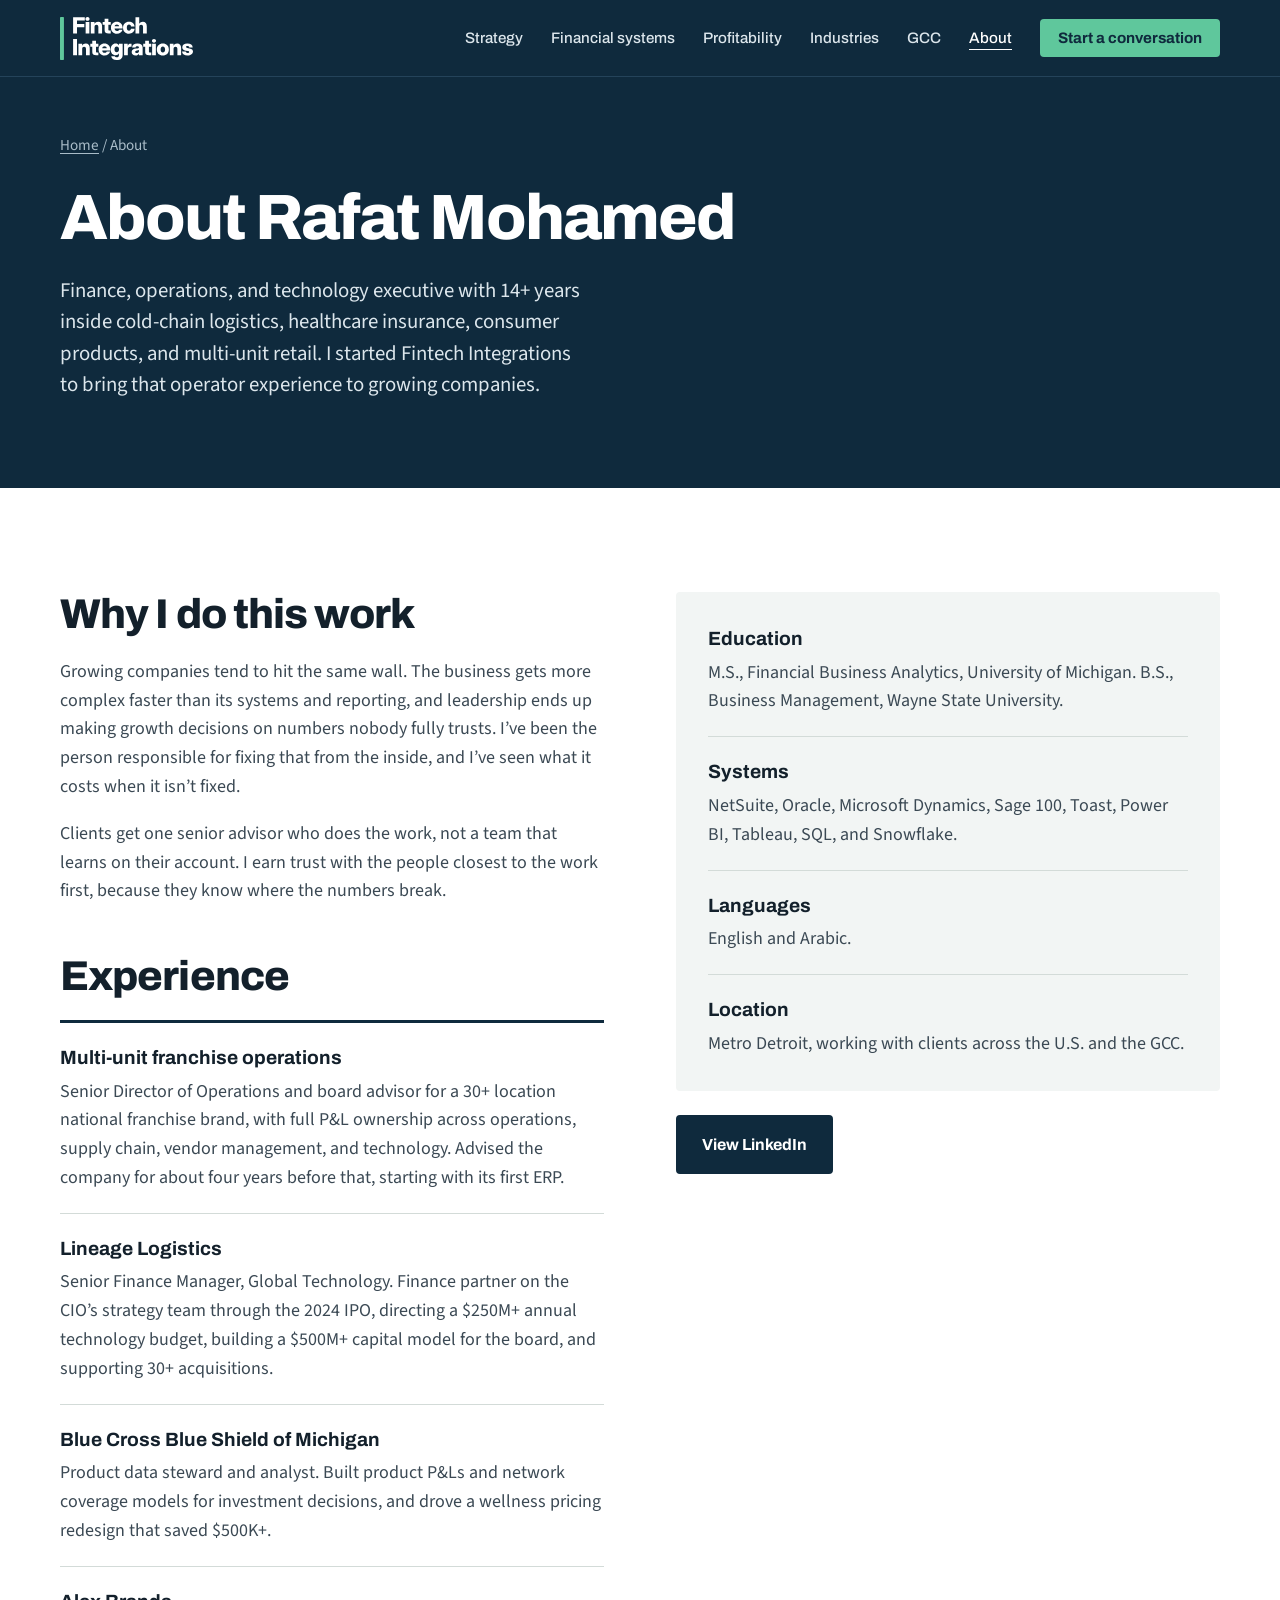
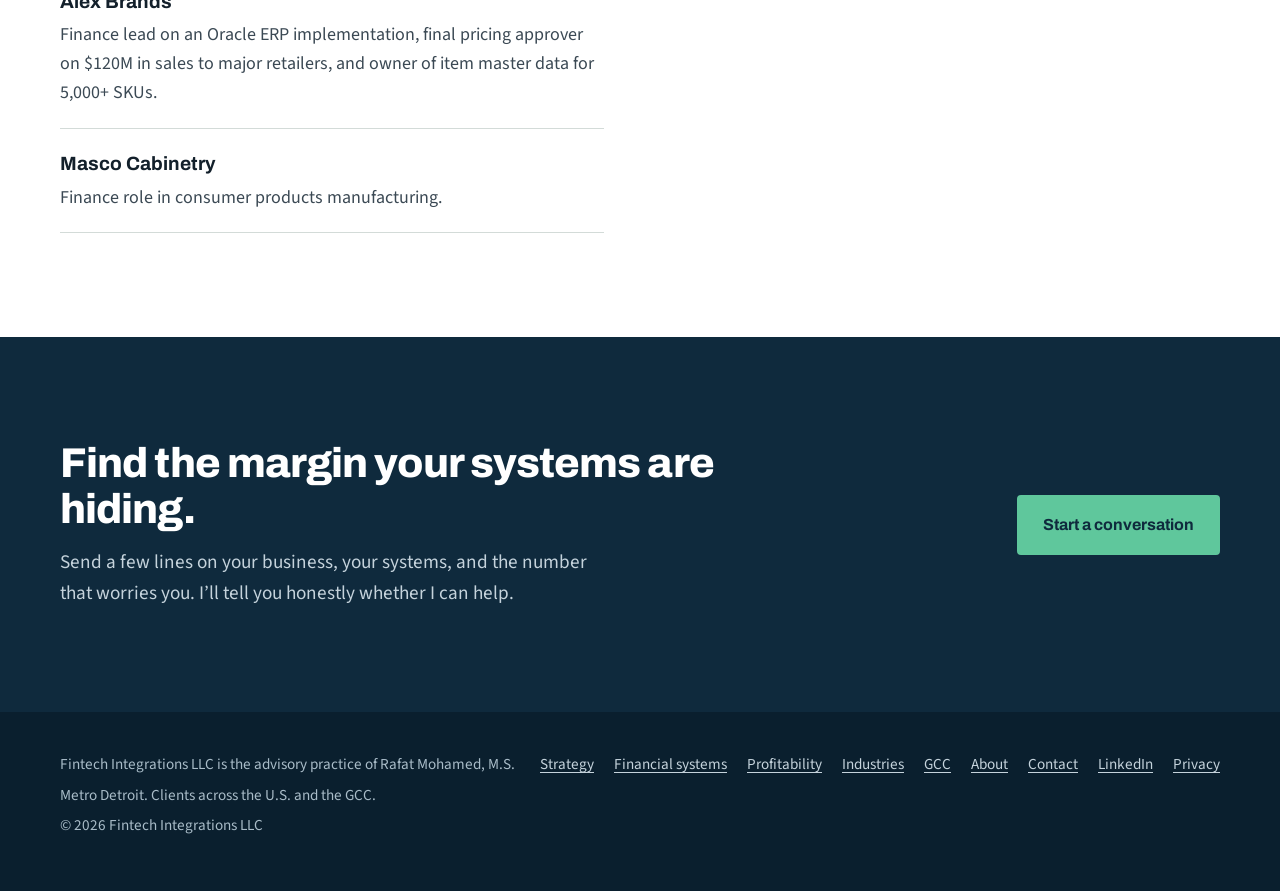
==== commit 90afa1e0: "Add GCC coverage: new GCC page, country field, and regional service areas Co-Authored-By: Claude Opu" ====
--- a/about/index.html
+++ b/about/index.html
@@ -108,6 +108,7 @@
         <li><a href="/services/financial-systems/">Financial systems</a></li>
         <li><a href="/services/profitability-ebitda/">Profitability</a></li>
         <li><a href="/industries/">Industries</a></li>
+        <li><a href="/gcc/">GCC</a></li>
         <li><a href="/about/" aria-current="page">About</a></li>
         <li><a class="nav-cta" href="/contact/">Start a conversation</a></li>
       </ul>
@@ -144,7 +145,7 @@
           <div><strong>Education</strong><span>M.S., Financial Business Analytics, University of Michigan. B.S., Business Management, Wayne State University.</span></div>
           <div><strong>Systems</strong><span>NetSuite, Oracle, Microsoft Dynamics, Sage 100, Toast, Power BI, Tableau, SQL, and Snowflake.</span></div>
           <div><strong>Languages</strong><span>English and Arabic.</span></div>
-          <div><strong>Location</strong><span>Metro Detroit, working with clients across the U.S.</span></div>
+          <div><strong>Location</strong><span>Metro Detroit, working with clients across the U.S. and the GCC.</span></div>
         </div>
         <div class="actions" style="margin-top: 24px;">
           <a class="button solid" href="https://www.linkedin.com/in/rafat-mohamed/" rel="me">View LinkedIn</a>
@@ -168,7 +169,7 @@
   <div class="wrap">
     <div>
       <p>Fintech Integrations LLC is the advisory practice of Rafat Mohamed, M.S.</p>
-      <p>Metro Detroit. Clients across the U.S.</p>
+      <p>Metro Detroit. Clients across the U.S. and the GCC.</p>
       <p>&copy; 2026 Fintech Integrations LLC</p>
     </div>
     <ul>
@@ -176,6 +177,7 @@
       <li><a href="/services/financial-systems/">Financial systems</a></li>
       <li><a href="/services/profitability-ebitda/">Profitability</a></li>
       <li><a href="/industries/">Industries</a></li>
+      <li><a href="/gcc/">GCC</a></li>
       <li><a href="/about/">About</a></li>
       <li><a href="/contact/">Contact</a></li>
       <li><a href="https://www.linkedin.com/in/rafat-mohamed/" rel="me">LinkedIn</a></li>
--- a/assets/styles.css
+++ b/assets/styles.css
@@ -73,7 +73,7 @@
 .site-nav a:hover, .site-nav a[aria-current="page"] { color: #fff; text-decoration: underline; text-underline-offset: 6px; }
 .site-nav a.nav-cta { background: var(--accent); color: var(--navy); font-weight: 700; padding: 11px 18px; border-radius: 4px; text-decoration: none; }
 .site-nav a.nav-cta:hover { background: #7AD4AE; color: var(--navy); }
-@media (max-width: 900px) {
+@media (max-width: 1100px) {
   .nav-toggle { display: inline-block; }
   .site-nav { display: none; width: 100%; padding: 4px 0 20px; }
   .site-nav.is-open { display: block; }
@@ -151,6 +151,12 @@
 .results .figure { font-family: var(--head); font-weight: 800; font-size: 2.75rem; line-height: 1; color: var(--accent); margin-bottom: 10px; font-variant-numeric: tabular-nums; }
 .results p { margin: 0; color: var(--on-navy-2); }
 
+/* Region list */
+.region-list { list-style: none; margin: 0; padding: 0; display: grid; grid-template-columns: repeat(2, minmax(0, 1fr)); gap: 0 32px; border-top: 1px solid var(--navy-line); }
+.region-list li { padding: 16px 0; border-bottom: 1px solid var(--navy-line); font-family: var(--head); font-weight: 700; font-size: 1.15rem; color: #fff; }
+.region-list li:first-child { color: var(--accent); }
+@media (max-width: 480px) { .region-list { grid-template-columns: 1fr; } }
+
 /* Two-column layouts */
 .split { display: grid; grid-template-columns: repeat(auto-fit, minmax(min(100%, 460px), 1fr)); gap: 64px; align-items: start; }
 .split-wide { display: grid; grid-template-columns: repeat(auto-fit, minmax(min(100%, 520px), 1fr)); gap: 72px; align-items: start; }
@@ -196,6 +202,37 @@
 .industry p { color: var(--body); margin: 0 0 12px; }
 @media (max-width: 760px) { .industry { grid-template-columns: 1fr; } }
 
+/* Intake form */
+.sr-only { position: absolute; width: 1px; height: 1px; overflow: hidden; clip: rect(0 0 0 0); white-space: nowrap; }
+.intake-layout { display: grid; grid-template-columns: minmax(0, 1.6fr) minmax(0, 1fr); gap: 72px; align-items: start; }
+@media (max-width: 960px) { .intake-layout { grid-template-columns: 1fr; gap: 56px; } }
+.intake fieldset { border: 0; padding: 0; margin: 0 0 36px; }
+.intake legend { font-family: var(--head); font-weight: 700; font-size: 1.2rem; padding: 0 0 12px; margin-bottom: 18px; border-bottom: 3px solid var(--navy); width: 100%; }
+.field-row { display: grid; grid-template-columns: repeat(2, minmax(0, 1fr)); gap: 0 20px; }
+@media (max-width: 600px) { .field-row { grid-template-columns: 1fr; } }
+.field { margin-bottom: 18px; }
+.field label, .label-text { display: block; font-family: var(--head); font-weight: 600; font-size: 0.95rem; margin-bottom: 6px; color: var(--ink); }
+.intake input[type="text"], .intake input[type="email"], .intake input[type="tel"], .intake select, .intake textarea {
+  width: 100%; font: inherit; font-size: 1rem; color: var(--ink); background: #fff;
+  border: 1px solid #A8B5BD; border-radius: 4px; padding: 11px 12px; min-height: 46px;
+}
+.intake textarea { resize: vertical; line-height: 1.5; }
+.intake select { appearance: auto; }
+.intake input:focus-visible, .intake select:focus-visible, .intake textarea:focus-visible { outline: 3px solid var(--accent); outline-offset: 1px; border-color: var(--navy); }
+.intake [aria-invalid="true"] { border-color: #B3261E; }
+.field-error { display: block; color: #B3261E; font-size: 0.9rem; margin-top: 4px; }
+.check-grid { display: grid; grid-template-columns: repeat(2, minmax(0, 1fr)); gap: 8px 20px; }
+@media (max-width: 600px) { .check-grid { grid-template-columns: 1fr; } }
+.check { display: flex; align-items: center; gap: 10px; min-height: 44px; font-size: 1rem; cursor: pointer; }
+.check input { width: 20px; height: 20px; margin: 0; accent-color: var(--spruce); flex: none; }
+.hp { position: absolute; left: -9999px; }
+.form-note { font-size: 0.95rem; color: var(--muted); margin: 0 0 20px; }
+.intake button[disabled] { opacity: 0.6; cursor: progress; }
+.form-status { margin-top: 18px; font-size: 1rem; }
+.form-status:empty { display: none; }
+.form-status.ok { padding: 18px 20px; background: #E3F2EB; border-left: 4px solid var(--spruce); color: var(--ink); }
+.form-status.err { padding: 18px 20px; background: #FBEAE8; border-left: 4px solid #B3261E; color: var(--ink); }
+
 /* Legal pages */
 .legal { max-width: 70ch; }
 .legal h2 { font-size: 1.6rem; margin: 48px 0 14px; }
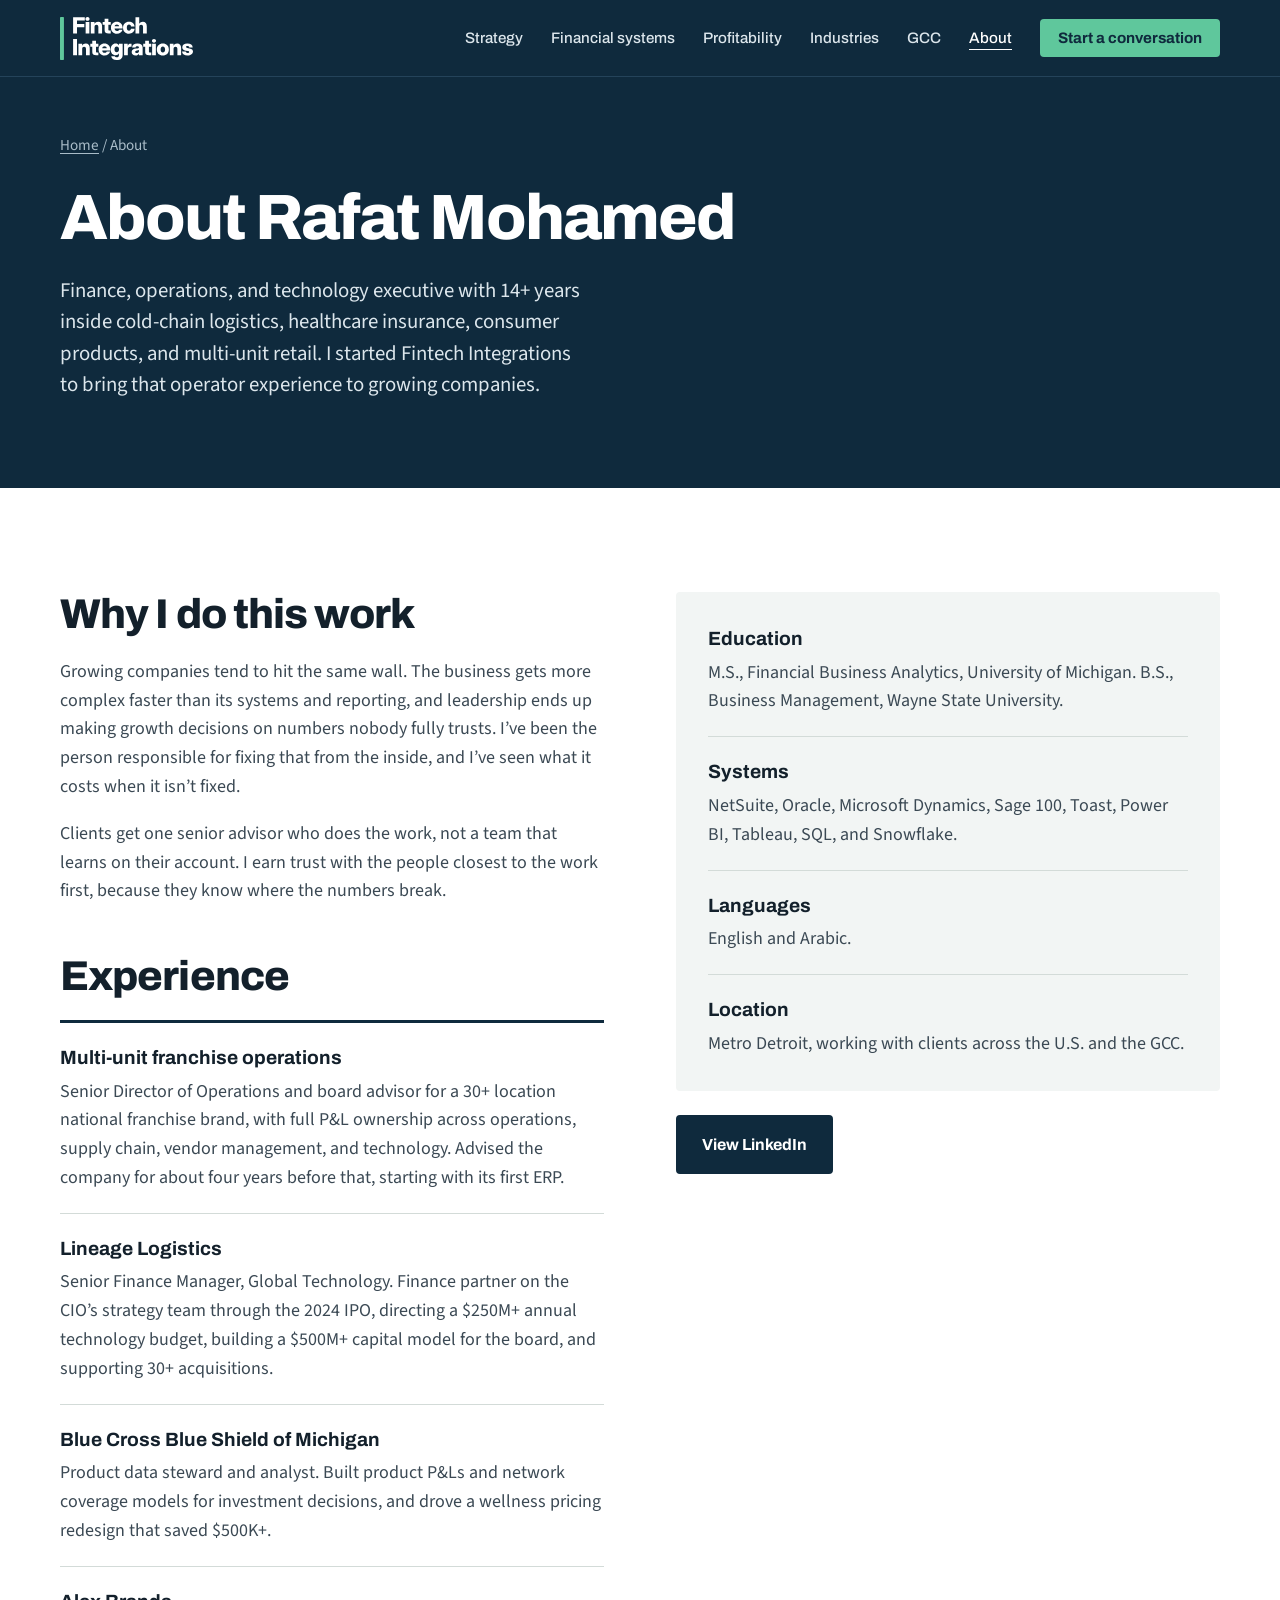
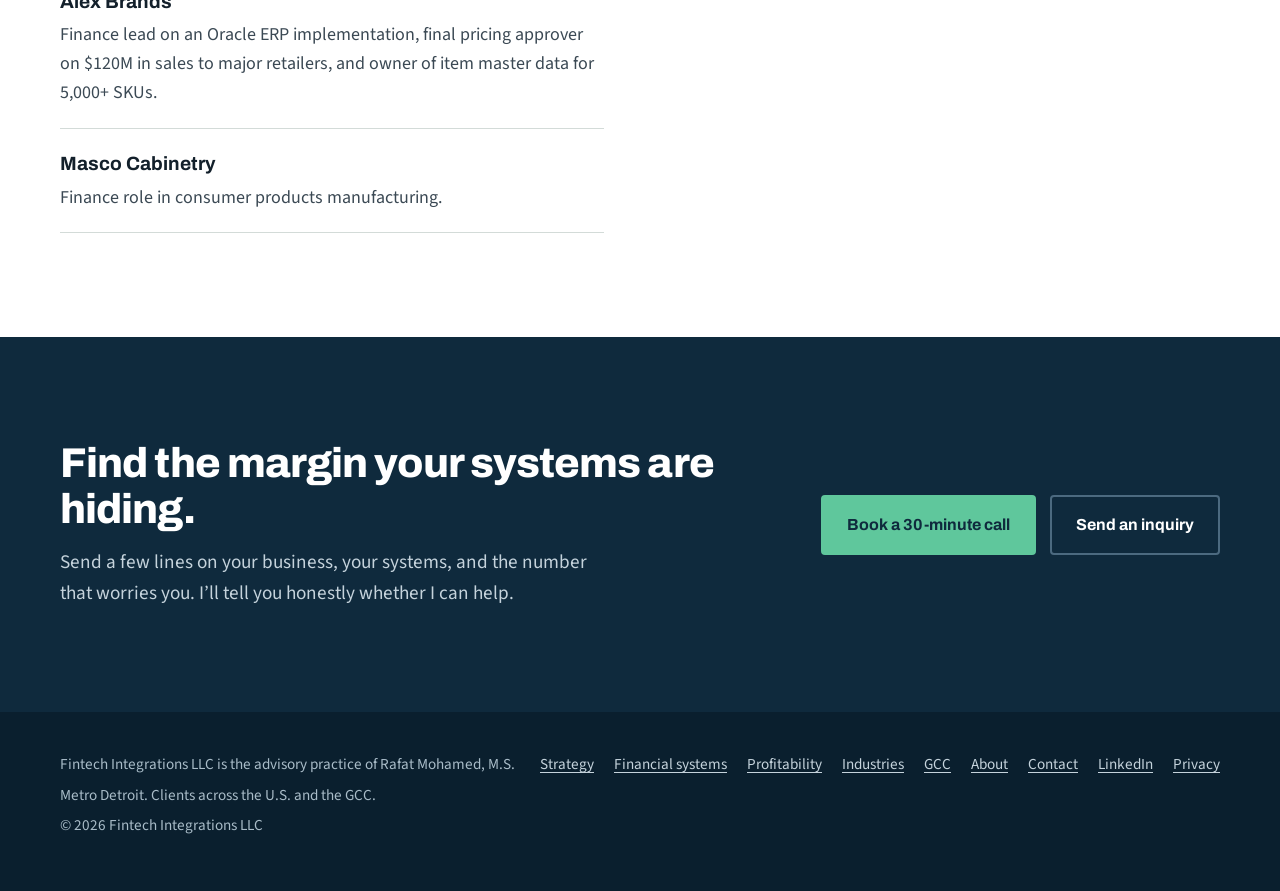
==== commit a77720c4: "Add booking buttons and lead tracking events Book a 30-minute call buttons in hero, CTA bands, conta" ====
--- a/about/index.html
+++ b/about/index.html
@@ -26,6 +26,7 @@
 <link rel="preconnect" href="https://fonts.gstatic.com" crossorigin>
 <link href="https://fonts.googleapis.com/css2?family=Archivo:wght@500;600;700;800&family=Source+Sans+3:wght@400;600&display=swap" rel="stylesheet">
 <link rel="stylesheet" href="/assets/styles.css">
+<link rel="alternate" type="text/markdown" title="LLM-friendly summary" href="/llms.txt">
 <script type="application/ld+json">
 {
   "@context": "https://schema.org",
@@ -160,7 +161,10 @@
         <h2 id="cta">Find the margin your systems are hiding.</h2>
         <p>Send a few lines on your business, your systems, and the number that worries you. I&#8217;ll tell you honestly whether I can help.</p>
       </div>
-      <a class="button" href="/contact/">Start a conversation</a>
+      <div class="actions">
+        <a class="button" href="https://calendar.app.google/FNnxUF7bjHvso6iX9" target="_blank" rel="noopener" data-track="cta_band">Book a 30-minute call<span class="sr-only"> (opens in a new tab)</span></a>
+        <a class="button ghost" href="/contact/">Send an inquiry</a>
+      </div>
     </div>
   </section>
 </main>
--- a/assets/styles.css
+++ b/assets/styles.css
@@ -202,6 +202,10 @@
 .industry p { color: var(--body); margin: 0 0 12px; }
 @media (max-width: 760px) { .industry { grid-template-columns: 1fr; } }
 
+/* Booking box */
+.book-box { background: var(--navy); color: #fff; border-radius: 6px; padding: 28px; }
+.book-box p { color: var(--on-navy-2); }
+
 /* Intake form */
 .sr-only { position: absolute; width: 1px; height: 1px; overflow: hidden; clip: rect(0 0 0 0); white-space: nowrap; }
 .intake-layout { display: grid; grid-template-columns: minmax(0, 1.6fr) minmax(0, 1fr); gap: 72px; align-items: start; }
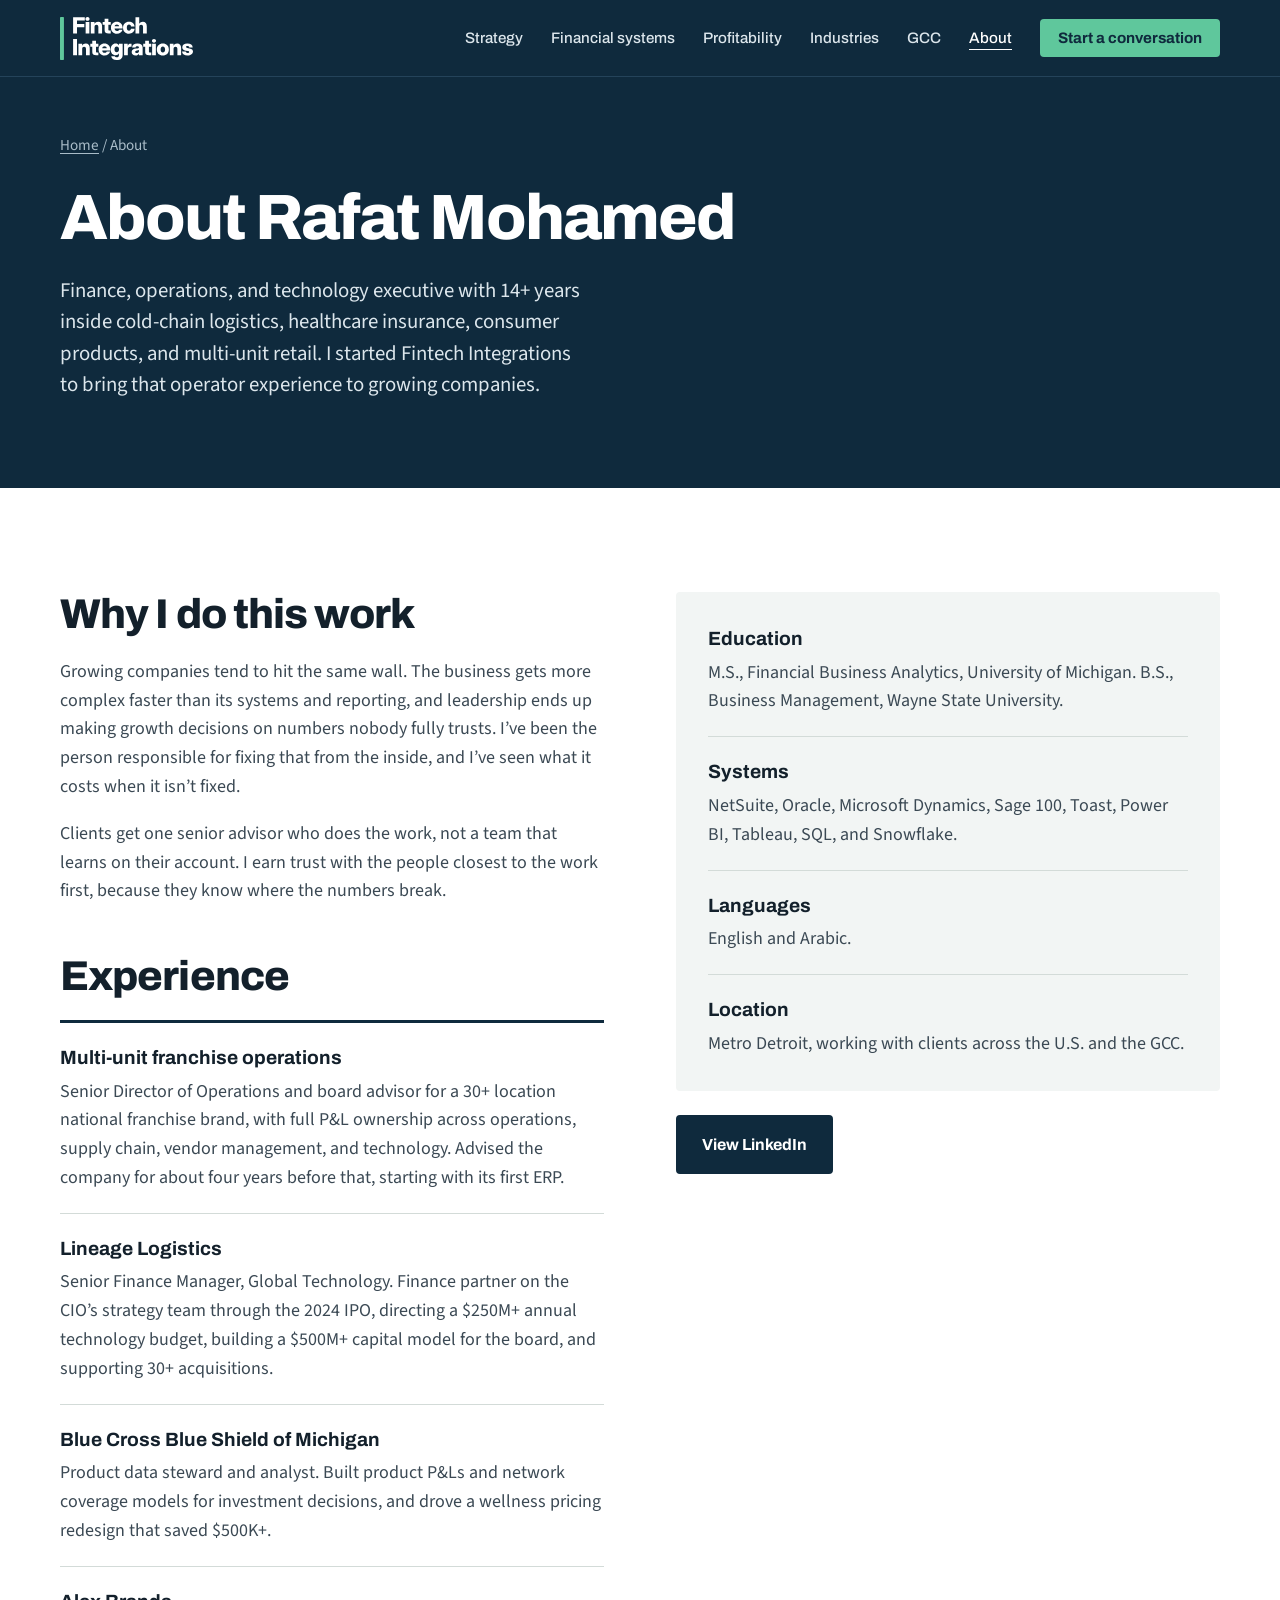
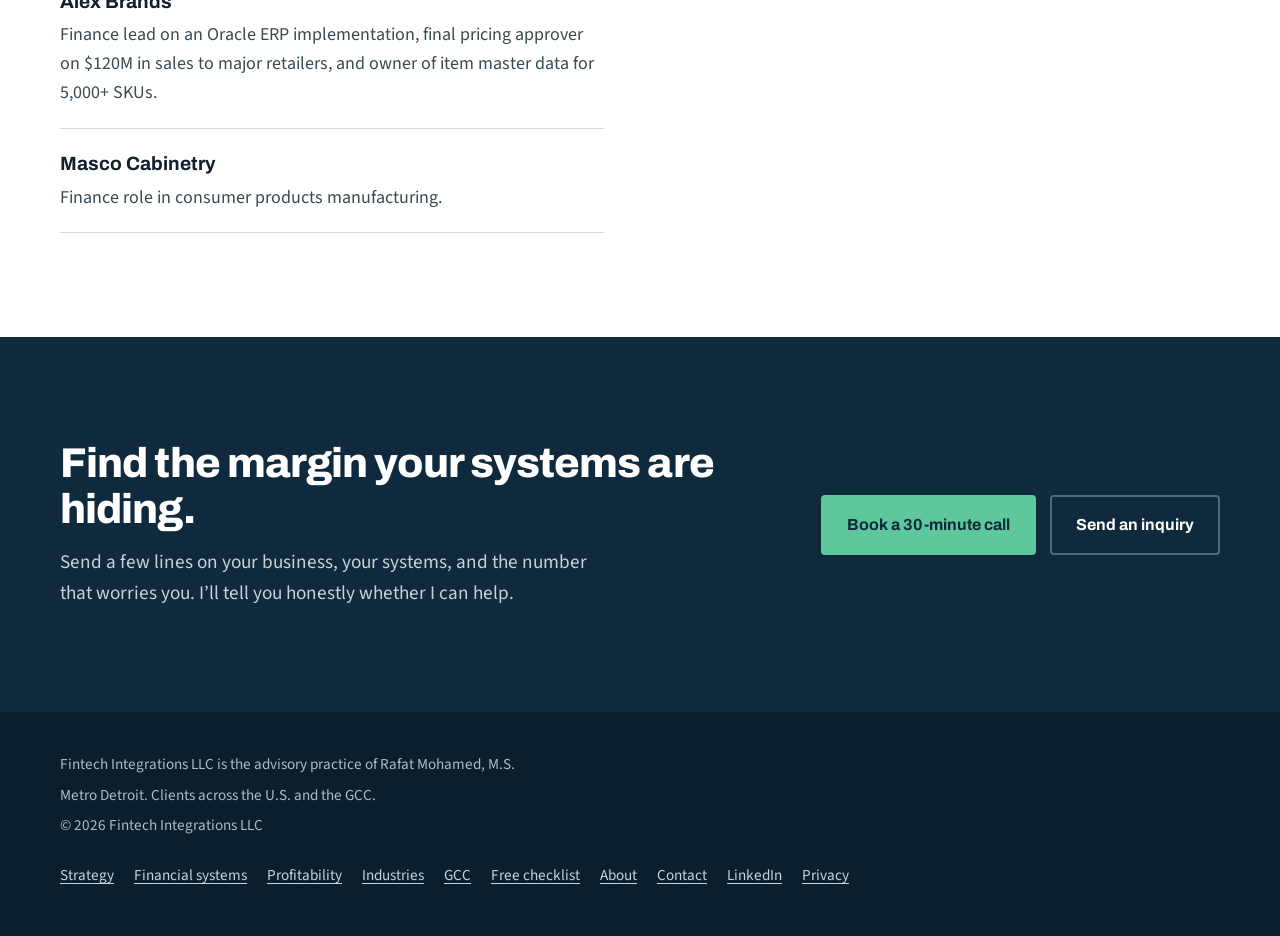
==== commit 15c3cc48: "Add EBITDA Leak Checklist lead magnet 8-page PDF checklist, gated landing page with Formspree captur" ====
--- a/about/index.html
+++ b/about/index.html
@@ -182,6 +182,7 @@
       <li><a href="/services/profitability-ebitda/">Profitability</a></li>
       <li><a href="/industries/">Industries</a></li>
       <li><a href="/gcc/">GCC</a></li>
+      <li><a href="/ebitda-leak-checklist/">Free checklist</a></li>
       <li><a href="/about/">About</a></li>
       <li><a href="/contact/">Contact</a></li>
       <li><a href="https://www.linkedin.com/in/rafat-mohamed/" rel="me">LinkedIn</a></li>
--- a/assets/styles.css
+++ b/assets/styles.css
@@ -202,6 +202,21 @@
 .industry p { color: var(--body); margin: 0 0 12px; }
 @media (max-width: 760px) { .industry { grid-template-columns: 1fr; } }
 
+/* Checklist lead magnet */
+.magnet-wrap { display: grid; grid-template-columns: minmax(0, 300px) minmax(0, 1fr); gap: 64px; align-items: center; }
+.magnet-cover img { width: 100%; height: auto; border-radius: 4px; box-shadow: 0 18px 40px -20px rgba(15, 42, 61, 0.55); }
+.magnet h2 { margin-bottom: 14px; }
+.magnet-lede { font-size: 1.15rem; color: var(--body); max-width: 58ch; }
+.magnet-list { list-style: none; margin: 0 0 28px; padding: 0; display: grid; grid-template-columns: repeat(2, minmax(0, 1fr)); gap: 0 24px; border-top: 1px solid var(--line); max-width: 520px; }
+.magnet-list li { padding: 10px 0; border-bottom: 1px solid var(--line); font-family: var(--head); font-weight: 600; }
+@media (max-width: 760px) { .magnet-wrap { grid-template-columns: 1fr; gap: 32px; } .magnet-cover { max-width: 200px; } }
+.checklist-hero { display: grid; grid-template-columns: minmax(0, 1fr) minmax(0, 260px); gap: 56px; align-items: center; }
+.checklist-hero-cover { width: 100%; height: auto; border-radius: 4px; box-shadow: 0 20px 44px -18px rgba(0, 0, 0, 0.6); }
+@media (max-width: 760px) { .checklist-hero { grid-template-columns: 1fr; gap: 32px; } .checklist-hero-cover { max-width: 180px; } }
+.get-box { background: #fff; border: 1px solid var(--line); border-top: 4px solid var(--navy); border-radius: 6px; padding: 28px; }
+.check.consent { align-items: flex-start; font-size: 0.95rem; color: var(--body); margin-bottom: 8px; }
+.check.consent input { margin-top: 3px; }
+
 /* Booking box */
 .book-box { background: var(--navy); color: #fff; border-radius: 6px; padding: 28px; }
 .book-box p { color: var(--on-navy-2); }
